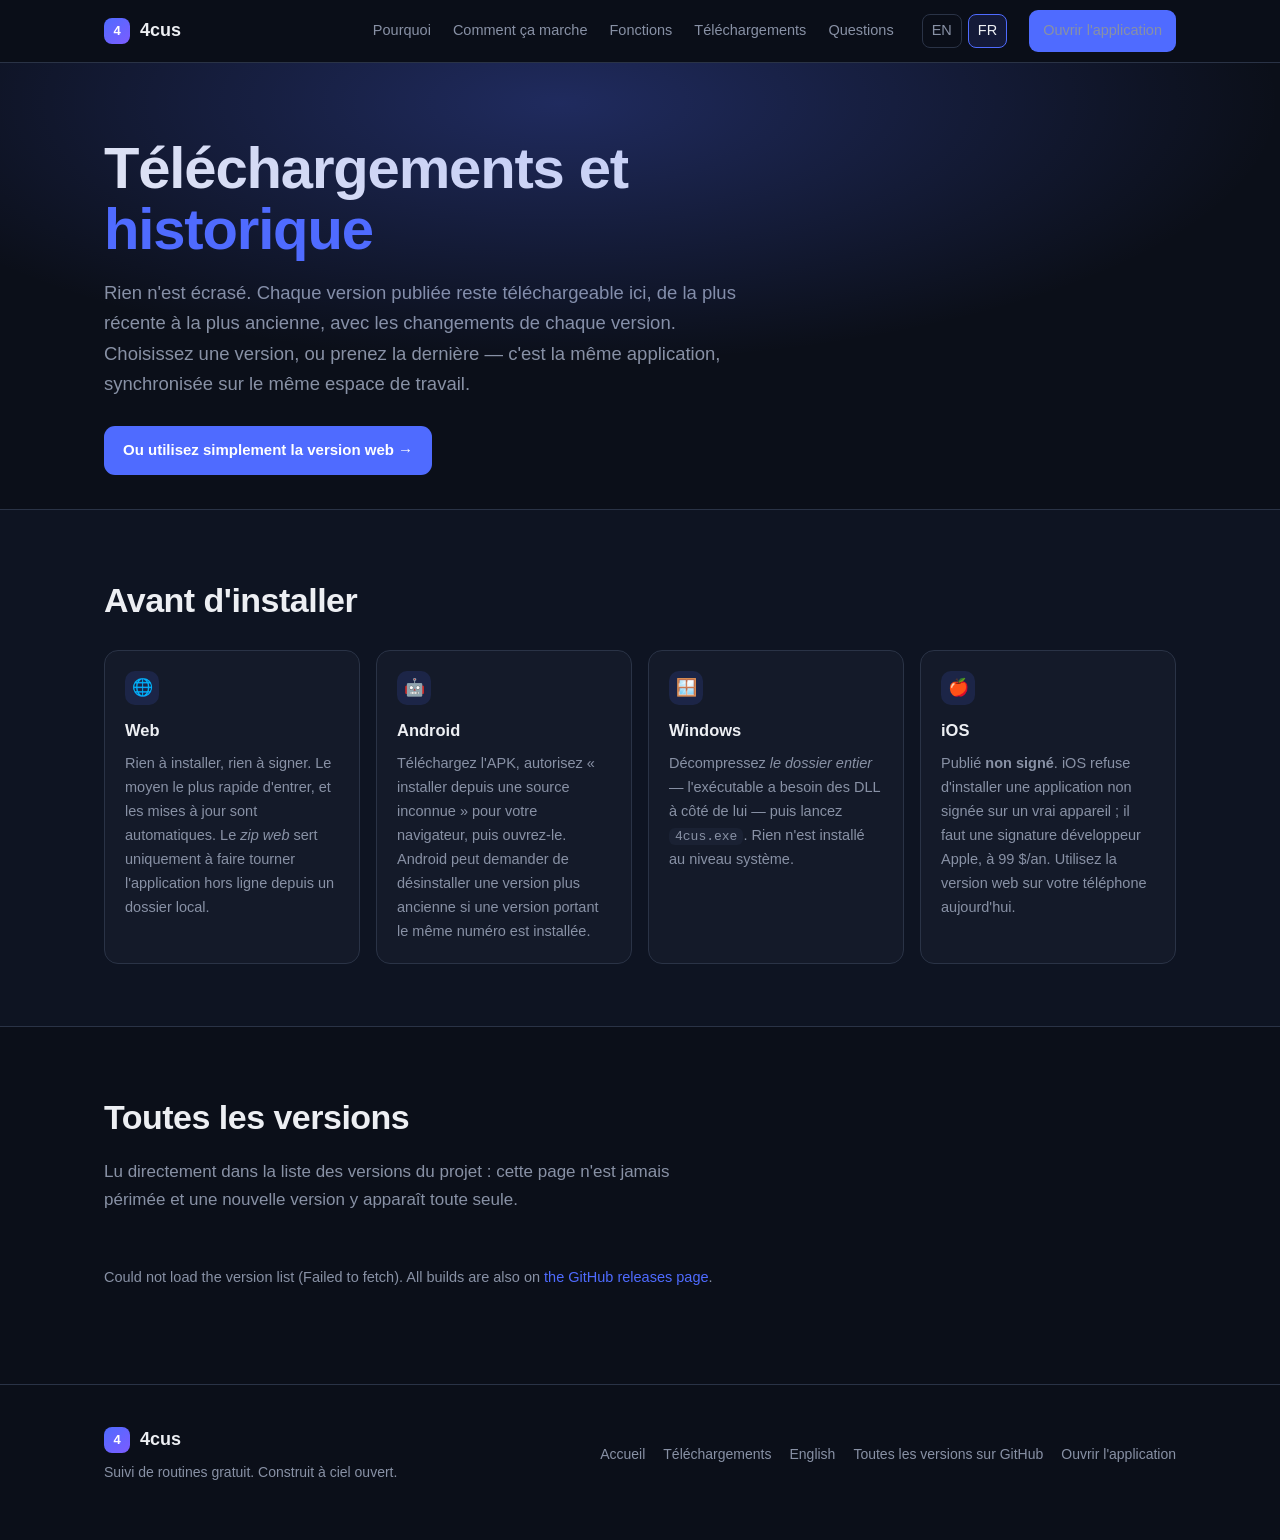
==== downloads-fr.html @ 35cafae0 "4cus marketing site + downloads with automatic version history Landing page (EN/FR) positioning 4cus" ====
<!DOCTYPE html>
<html lang="fr">
<head>
<meta charset="utf-8">
<meta name="viewport" content="width=device-width, initial-scale=1">
<title>Téléchargements — 4cus</title>
<meta name="description" content="Toutes les versions publiées de 4cus : web, APK Android, EXE Windows et IPA iOS. Historique complet avec les changements de chaque version.">
<link rel="icon" href="data:image/svg+xml,<svg xmlns='http://www.w3.org/2000/svg' viewBox='0 0 32 32'><rect width='32' height='32' rx='8' fill='%234F6BFF'/><text x='16' y='23' font-size='18' font-family='Arial' font-weight='bold' fill='white' text-anchor='middle'>4</text></svg>">
<link rel="stylesheet" href="assets/site.css">
</head>
<body>

<header class="nav">
  <div class="wrap">
    <a class="brand" href="fr.html"><span class="mark">4</span> 4cus</a>
    <nav>
      <a href="fr.html#pourquoi">Pourquoi</a>
      <a href="fr.html#comment">Comment ça marche</a>
      <a href="fr.html#fonctionnalites">Fonctions</a>
      <a href="downloads-fr.html">Téléchargements</a>
      <a href="fr.html#faq">Questions</a>
      <span class="lang">
        <a href="downloads.html">EN</a>
        <a class="active" href="downloads-fr.html">FR</a>
      </span>
      <a class="btn btn-primary btn-sm" data-app-link href="#">Ouvrir l'application</a>
    </nav>
  </div>
</header>

<section class="hero" style="padding-bottom:34px">
  <div class="wrap">
    <h1 style="max-width:24ch">Téléchargements et <em>historique</em></h1>
    <p class="lead">
      Rien n'est écrasé. Chaque version publiée reste téléchargeable ici, de la plus
      récente à la plus ancienne, avec les changements de chaque version. Choisissez
      une version, ou prenez la dernière — c'est la même application, synchronisée
      sur le même espace de travail.
    </p>
    <div class="cta">
      <a class="btn btn-primary" data-app-link href="#">Ou utilisez simplement la version web →</a>
    </div>
  </div>
</section>

<section class="alt">
  <div class="wrap">
    <h2>Avant d'installer</h2>
    <div class="grid-4" style="margin-top:22px">
      <div class="card">
        <div class="ico">🌐</div>
        <h3>Web</h3>
        <p>Rien à installer, rien à signer. Le moyen le plus rapide d'entrer, et les mises à jour sont automatiques. Le <em>zip web</em> sert uniquement à faire tourner l'application hors ligne depuis un dossier local.</p>
      </div>
      <div class="card">
        <div class="ico">🤖</div>
        <h3>Android</h3>
        <p>Téléchargez l'APK, autorisez « installer depuis une source inconnue » pour votre navigateur, puis ouvrez-le. Android peut demander de désinstaller une version plus ancienne si une version portant le même numéro est installée.</p>
      </div>
      <div class="card">
        <div class="ico">🪟</div>
        <h3>Windows</h3>
        <p>Décompressez <em>le dossier entier</em> — l'exécutable a besoin des DLL à côté de lui — puis lancez <span class="mono">4cus.exe</span>. Rien n'est installé au niveau système.</p>
      </div>
      <div class="card">
        <div class="ico">🍎</div>
        <h3>iOS</h3>
        <p>Publié <strong>non signé</strong>. iOS refuse d'installer une application non signée sur un vrai appareil ; il faut une signature développeur Apple, à 99 $/an. Utilisez la version web sur votre téléphone aujourd'hui.</p>
      </div>
    </div>
  </div>
</section>

<section>
  <div class="wrap">
    <h2>Toutes les versions</h2>
    <p class="sec-intro">
      Lu directement dans la liste des versions du projet : cette page n'est jamais
      périmée et une nouvelle version y apparaît toute seule.
    </p>
    <div data-releases="50">
      <p class="loading">Chargement des versions…</p>
    </div>
  </div>
</section>

<footer>
  <div class="wrap row">
    <div>
      <div class="brand" style="margin-bottom:6px"><span class="mark">4</span> 4cus</div>
      <div>Suivi de routines gratuit. Construit à ciel ouvert.</div>
    </div>
    <nav>
      <a href="fr.html">Accueil</a>
      <a href="downloads-fr.html">Téléchargements</a>
      <a href="downloads.html">English</a>
      <a href="https://github.com/YannErmes/timetraker/releases" rel="noopener">Toutes les versions sur GitHub</a>
      <a data-app-link href="#">Ouvrir l'application</a>
    </nav>
  </div>
</footer>

<script src="assets/site.js"></script>
</body>
</html>
---- assets/site.css ----
:root {
  --bg: #0b0f19;
  --bg-2: #0e1422;
  --panel: #141a29;
  --panel-2: #1a2133;
  --line: #2a3346;
  --text: #edeff3;
  --muted: #8891a5;
  --accent: #4f6bff;
  --accent-soft: rgba(79, 107, 255, 0.14);
  --green: #22c55e;
  --amber: #f59e0b;
  --red: #f43f5e;
  --radius: 14px;
  --max: 1120px;
}

* { box-sizing: border-box; }

html { scroll-behavior: smooth; }

body {
  margin: 0;
  background: var(--bg);
  color: var(--text);
  font: 16px/1.65 -apple-system, BlinkMacSystemFont, "Segoe UI", Roboto, "Helvetica Neue", Arial, sans-serif;
  -webkit-font-smoothing: antialiased;
}

a { color: var(--accent); text-decoration: none; }
a:hover { text-decoration: underline; }

.wrap { max-width: var(--max); margin: 0 auto; padding: 0 24px; }

/* ---------------- nav ---------------- */
.nav {
  position: sticky; top: 0; z-index: 50;
  background: rgba(11, 15, 25, 0.85);
  backdrop-filter: blur(12px);
  border-bottom: 1px solid var(--line);
}
.nav .wrap { display: flex; align-items: center; gap: 28px; height: 62px; }
.brand { display: flex; align-items: center; gap: 10px; font-weight: 800; font-size: 18px; color: var(--text); }
.brand .mark {
  width: 26px; height: 26px; border-radius: 8px;
  background: linear-gradient(140deg, var(--accent), #7c5cff);
  display: grid; place-items: center; font-size: 13px; color: #fff;
}
.nav nav { display: flex; gap: 22px; margin-left: auto; align-items: center; }
.nav nav a { color: var(--muted); font-size: 14.5px; font-weight: 500; }
.nav nav a:hover { color: var(--text); text-decoration: none; }
.lang { display: flex; gap: 6px; margin-left: 6px; }
.lang a {
  font-size: 12px; padding: 4px 9px; border-radius: 8px;
  border: 1px solid var(--line); color: var(--muted);
}
.lang a.active { color: var(--text); border-color: var(--accent); background: var(--accent-soft); }

/* ---------------- buttons ---------------- */
.btn {
  display: inline-flex; align-items: center; gap: 8px;
  padding: 11px 18px; border-radius: 11px;
  font-weight: 650; font-size: 15px; cursor: pointer;
  border: 1px solid transparent; transition: transform .12s ease, filter .12s ease;
}
.btn:hover { text-decoration: none; transform: translateY(-1px); }
.btn-primary { background: var(--accent); color: #fff; }
.btn-primary:hover { filter: brightness(1.08); }
.btn-ghost { border-color: var(--line); color: var(--text); background: var(--panel); }
.btn-ghost:hover { border-color: var(--accent); }
.btn-sm { padding: 8px 13px; font-size: 13.5px; border-radius: 9px; }

/* ---------------- hero ---------------- */
.hero { padding: 74px 0 56px; position: relative; overflow: hidden; }
.hero::before {
  content: ""; position: absolute; inset: -220px 0 auto -160px;
  height: 520px; pointer-events: none;
  background: radial-gradient(closest-side, rgba(79, 107, 255, 0.3), transparent);
}
.hero h1 {
  font-size: clamp(34px, 6vw, 58px); line-height: 1.06;
  margin: 0 0 18px; letter-spacing: -0.02em; font-weight: 800; max-width: 15ch;
}
.hero h1 em { font-style: normal; color: var(--accent); }
.hero p.lead { font-size: 18.5px; color: var(--muted); max-width: 62ch; margin: 0 0 26px; }
.hero .cta { display: flex; gap: 12px; flex-wrap: wrap; }
.stats {
  display: flex; gap: 30px; flex-wrap: wrap; margin-top: 34px;
  padding-top: 26px; border-top: 1px solid var(--line);
}
.stats div { font-size: 14px; color: var(--muted); }
.stats b { display: block; color: var(--text); font-size: 20px; font-weight: 750; }

/* ---------------- product mock ---------------- */
.mock { margin-top: 46px; border: 1px solid var(--line); border-radius: var(--radius); overflow: hidden; background: var(--bg-2); }
.mock-bar { display: flex; align-items: center; gap: 10px; padding: 10px 14px; border-bottom: 1px solid var(--line); background: var(--panel); }
.mock-bar .dot { width: 10px; height: 10px; border-radius: 50%; background: var(--line); }
.mock-bar .t { margin-left: 8px; font-size: 12.5px; color: var(--muted); }
.mock-table { overflow-x: auto; }
table.grid { width: 100%; border-collapse: collapse; font-size: 13px; min-width: 620px; }
table.grid th, table.grid td { border-bottom: 1px solid var(--line); border-right: 1px solid var(--line); padding: 9px 10px; text-align: left; }
table.grid th { background: var(--panel); color: var(--muted); font-weight: 600; font-size: 11.5px; text-transform: uppercase; letter-spacing: .06em; }
table.grid td.day { color: var(--muted); font-size: 11.5px; text-align: center; width: 74px; }
table.grid td.name { font-weight: 600; }
table.grid tr:last-child td { border-bottom: none; }
table.grid th:last-child, table.grid td:last-child { border-right: none; }
.pill { display: inline-block; padding: 2px 9px; border-radius: 999px; font-size: 11.5px; font-weight: 650; white-space: nowrap; }
.p-idle { background: rgba(136,145,165,.12); color: var(--muted); }
.p-done { background: rgba(34,197,94,.16); color: #7ee2a8; }
.p-prog { background: rgba(245,158,11,.16); color: #fcd34d; }
.p-canc { background: rgba(244,63,94,.16); color: #fda4af; }
.p-none { background: rgba(124,92,255,.16); color: #c4b5fd; }
.tim { color: var(--muted); font-variant-numeric: tabular-nums; }

/* ---------------- sections ---------------- */
section { padding: 62px 0; }
section.alt { background: var(--bg-2); border-top: 1px solid var(--line); border-bottom: 1px solid var(--line); }
h2 { font-size: clamp(25px, 3.4vw, 34px); margin: 0 0 12px; letter-spacing: -0.015em; font-weight: 800; }
.sec-intro { color: var(--muted); max-width: 66ch; margin: 0 0 34px; font-size: 17px; }

.grid-3 { display: grid; grid-template-columns: repeat(3, 1fr); gap: 18px; }
.grid-2 { display: grid; grid-template-columns: repeat(2, 1fr); gap: 18px; }
.grid-4 { display: grid; grid-template-columns: repeat(4, 1fr); gap: 16px; }
.card {
  background: var(--panel); border: 1px solid var(--line);
  border-radius: var(--radius); padding: 20px;
}
.card h3 { margin: 0 0 8px; font-size: 16.5px; font-weight: 700; }
.card p { margin: 0; color: var(--muted); font-size: 14.5px; }
.card .ico {
  width: 34px; height: 34px; border-radius: 10px; display: grid; place-items: center;
  background: var(--accent-soft); margin-bottom: 12px; font-size: 17px;
}
.card .num { font-size: 12px; font-weight: 800; color: var(--accent); letter-spacing: .1em; }

.steps { counter-reset: step; display: grid; grid-template-columns: repeat(3, 1fr); gap: 18px; }
.step { position: relative; background: var(--panel); border: 1px solid var(--line); border-radius: var(--radius); padding: 22px; }
.step::before {
  counter-increment: step; content: counter(step);
  position: absolute; top: -14px; left: 22px;
  width: 28px; height: 28px; border-radius: 50%;
  background: var(--accent); color: #fff; font-weight: 800; font-size: 14px;
  display: grid; place-items: center;
}
.step h3 { margin: 12px 0 8px; font-size: 17px; }
.step p { margin: 0; color: var(--muted); font-size: 14.5px; }

.plat { display: flex; flex-direction: column; gap: 12px; }
.plat .badge { font-size: 12px; font-weight: 700; padding: 3px 10px; border-radius: 999px; background: var(--accent-soft); color: var(--accent); width: fit-content; }

.faq details { border: 1px solid var(--line); border-radius: 12px; background: var(--panel); margin-bottom: 10px; }
.faq summary { cursor: pointer; padding: 15px 18px; font-weight: 650; font-size: 15.5px; list-style: none; }
.faq summary::-webkit-details-marker { display: none; }
.faq summary::after { content: "+"; float: right; color: var(--muted); }
.faq details[open] summary::after { content: "\2212"; }
.faq .body { padding: 0 18px 16px; color: var(--muted); font-size: 14.5px; }

.notes { background: var(--panel); border: 1px solid var(--line); border-radius: 12px; padding: 18px 20px; }
.notes h3 { margin: 0 0 10px; font-size: 15px; }
.notes ul { margin: 0; padding-left: 20px; }
.notes li { color: var(--muted); font-size: 14.5px; margin-bottom: 6px; }
.notes strong { color: var(--text); }
.notes code, .mono { font-family: ui-monospace, SFMono-Regular, Menlo, Consolas, monospace; font-size: 13px; background: var(--panel-2); padding: 1px 6px; border-radius: 6px; }

/* ---------------- releases ---------------- */
.rel { border: 1px solid var(--line); border-radius: var(--radius); background: var(--panel); overflow: hidden; margin-bottom: 16px; }
.rel-head { display: flex; align-items: center; gap: 12px; padding: 16px 20px; flex-wrap: wrap; }
.rel-head .v { font-weight: 800; font-size: 17px; }
.rel-head .tag {
  font-size: 11.5px; font-weight: 700; padding: 3px 9px; border-radius: 999px;
  background: rgba(34,197,94,.16); color: #7ee2a8;
}
.rel-head .tag.pre { background: rgba(245,158,11,.16); color: #fcd34d; }
.rel-head time { color: var(--muted); font-size: 13.5px; }
.rel-head .dls { margin-left: auto; display: flex; gap: 8px; flex-wrap: wrap; }
.dl {
  display: inline-flex; align-items: center; gap: 7px;
  border: 1px solid var(--line); border-radius: 9px; padding: 7px 12px;
  font-size: 13px; font-weight: 600; color: var(--text); background: var(--bg-2);
}
.dl:hover { border-color: var(--accent); text-decoration: none; }
.dl .sz { color: var(--muted); font-weight: 500; font-size: 12px; }
.rel .rel-body { border-top: 1px solid var(--line); padding: 16px 20px; color: var(--muted); font-size: 14.5px; }
.rel .rel-body h1, .rel .rel-body h2, .rel .rel-body h3 { color: var(--text); font-size: 15px; margin: 14px 0 6px; }
.rel .rel-body h1:first-child, .rel .rel-body h2:first-child, .rel .rel-body h3:first-child { margin-top: 0; }
.rel .rel-body ul { padding-left: 20px; margin: 6px 0; }
.rel .rel-body li { margin-bottom: 5px; }
.rel .rel-body table { border-collapse: collapse; margin: 10px 0; font-size: 13.5px; }
.rel .rel-body th, .rel .rel-body td { border: 1px solid var(--line); padding: 6px 10px; text-align: left; }
.rel .rel-body th { color: var(--text); }
.rel .rel-body code { font-family: ui-monospace, Menlo, Consolas, monospace; font-size: 12.5px; background: var(--panel-2); padding: 1px 5px; border-radius: 5px; }
.rel .rel-body blockquote { border-left: 3px solid var(--accent); margin: 8px 0; padding: 2px 0 2px 12px; }
.loading, .empty { color: var(--muted); font-size: 14.5px; padding: 18px 0; }

/* ---------------- footer ---------------- */
footer { border-top: 1px solid var(--line); padding: 40px 0 56px; color: var(--muted); font-size: 14px; }
footer .row { display: flex; gap: 26px; flex-wrap: wrap; align-items: center; }
footer .row nav { display: flex; gap: 18px; margin-left: auto; flex-wrap: wrap; }
footer a { color: var(--muted); }
footer a:hover { color: var(--text); }

@media (max-width: 900px) {
  .grid-3, .steps, .grid-4 { grid-template-columns: 1fr 1fr; }
  .nav nav a:not(.btn) { display: none; }
}
@media (max-width: 640px) {
  .grid-3, .grid-2, .steps, .grid-4 { grid-template-columns: 1fr; }
  .hero { padding: 44px 0 34px; }
  section { padding: 46px 0; }
  .rel-head .dls { margin-left: 0; width: 100%; }
}
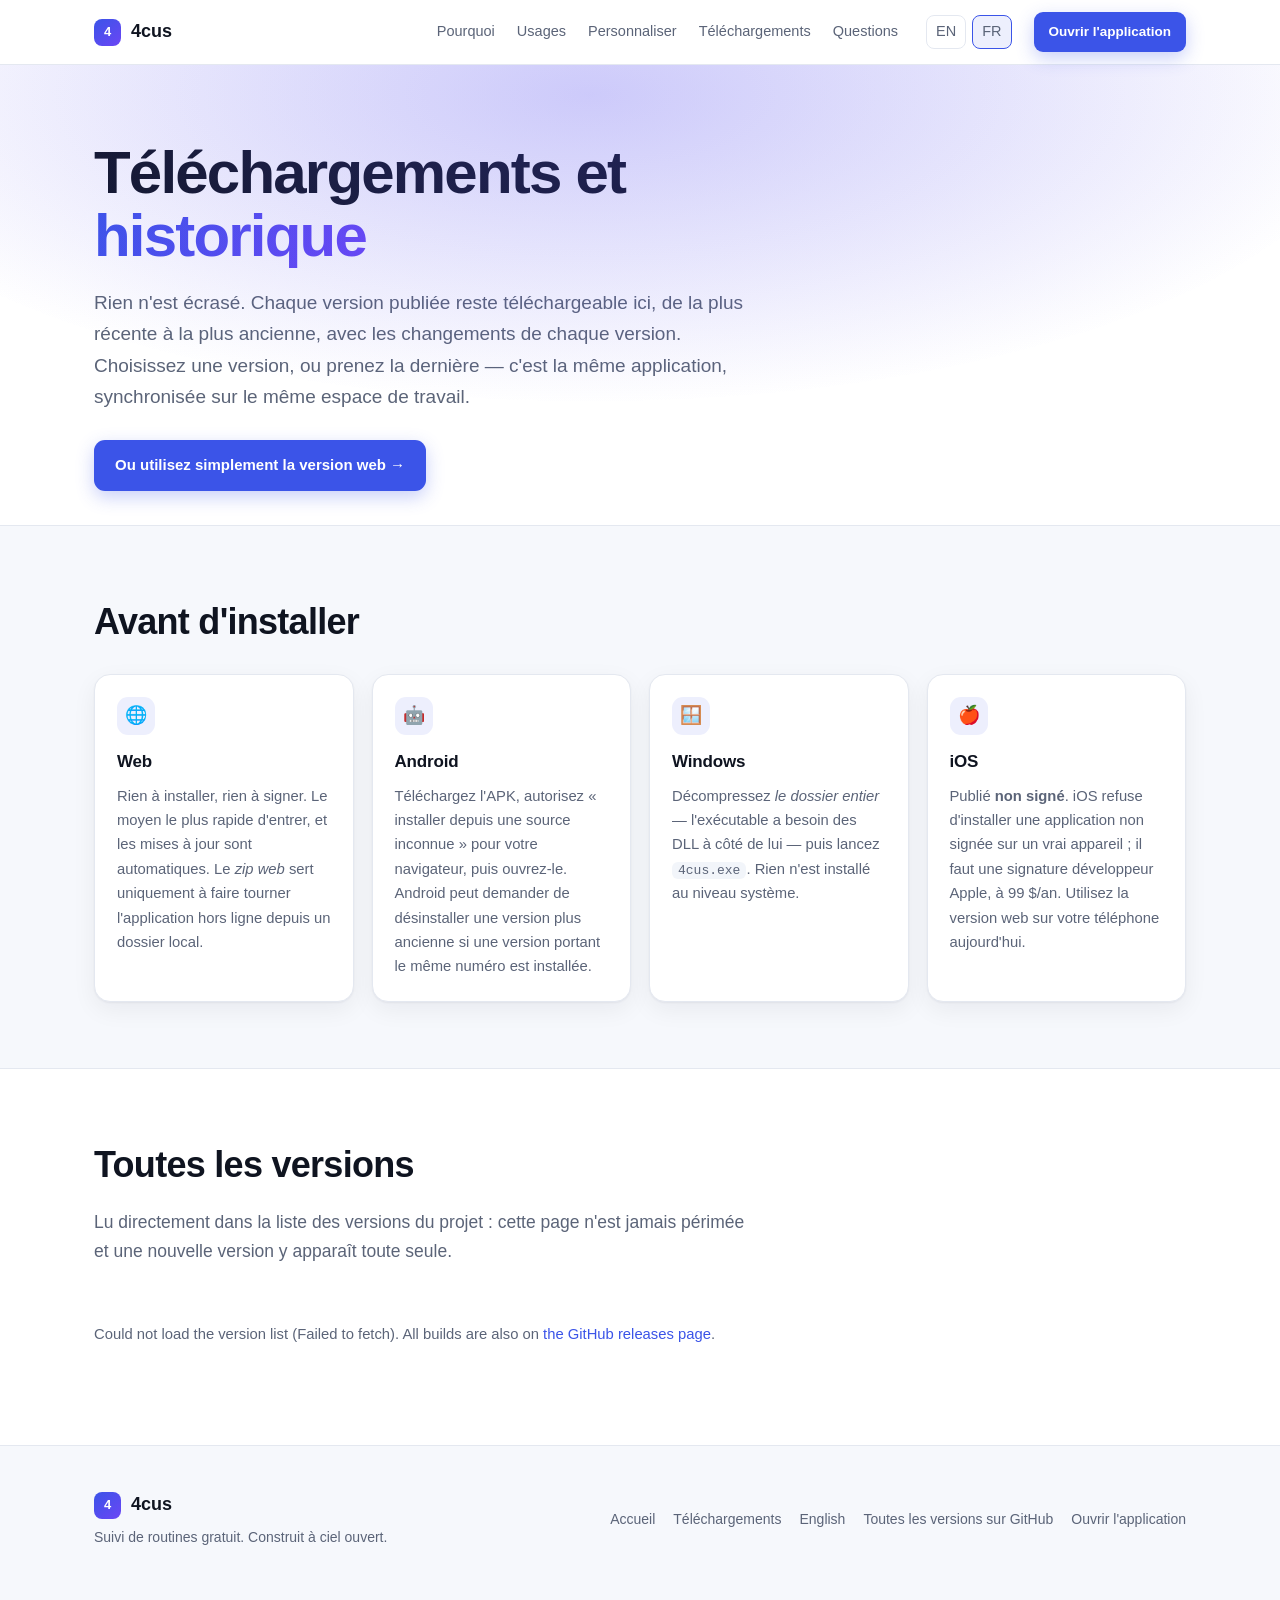
==== commit 67d6dfc0: "Light theme, benefit-led copy, CSS product screens, competitor metadata The dark site was too dark t" ====
--- a/downloads-fr.html
+++ b/downloads-fr.html
@@ -15,8 +15,8 @@
     <a class="brand" href="fr.html"><span class="mark">4</span> 4cus</a>
     <nav>
       <a href="fr.html#pourquoi">Pourquoi</a>
-      <a href="fr.html#comment">Comment ça marche</a>
-      <a href="fr.html#fonctionnalites">Fonctions</a>
+      <a href="fr.html#usages">Usages</a>
+      <a href="fr.html#custom">Personnaliser</a>
       <a href="downloads-fr.html">Téléchargements</a>
       <a href="fr.html#faq">Questions</a>
       <span class="lang">
--- a/assets/site.css
+++ b/assets/site.css
@@ -1,22 +1,30 @@
 :root {
-  --bg: #0b0f19;
-  --bg-2: #0e1422;
-  --panel: #141a29;
-  --panel-2: #1a2133;
-  --line: #2a3346;
-  --text: #edeff3;
-  --muted: #8891a5;
-  --accent: #4f6bff;
-  --accent-soft: rgba(79, 107, 255, 0.14);
-  --green: #22c55e;
-  --amber: #f59e0b;
-  --red: #f43f5e;
-  --radius: 14px;
-  --max: 1120px;
+  --bg: #ffffff;
+  --bg-2: #f6f8fc;
+  --panel: #ffffff;
+  --panel-2: #f2f5fa;
+  --line: #e4e8f0;
+  --line-2: #d7dde8;
+  --text: #0f1420;
+  --muted: #5b6478;
+  --accent: #3b54e8;
+  --accent-2: #6b46f5;
+  --accent-soft: rgba(59, 84, 232, 0.09);
+  --green: #128a4a;
+  --green-soft: rgba(18, 138, 74, 0.1);
+  --amber: #a8620a;
+  --amber-soft: rgba(245, 158, 11, 0.14);
+  --red: #c62748;
+  --red-soft: rgba(244, 63, 94, 0.1);
+  --violet: #6d3fd4;
+  --violet-soft: rgba(124, 92, 255, 0.12);
+  --shadow: 0 1px 2px rgba(16, 24, 40, 0.05), 0 8px 24px rgba(16, 24, 40, 0.06);
+  --shadow-lg: 0 2px 4px rgba(16, 24, 40, 0.05), 0 24px 60px rgba(16, 24, 40, 0.1);
+  --radius: 16px;
+  --max: 1140px;
 }
 
 * { box-sizing: border-box; }
-
 html { scroll-behavior: smooth; }
 
 body {
@@ -35,177 +43,270 @@
 /* ---------------- nav ---------------- */
 .nav {
   position: sticky; top: 0; z-index: 50;
-  background: rgba(11, 15, 25, 0.85);
+  background: rgba(255, 255, 255, 0.86);
   backdrop-filter: blur(12px);
   border-bottom: 1px solid var(--line);
 }
-.nav .wrap { display: flex; align-items: center; gap: 28px; height: 62px; }
+.nav .wrap { display: flex; align-items: center; gap: 28px; height: 64px; }
 .brand { display: flex; align-items: center; gap: 10px; font-weight: 800; font-size: 18px; color: var(--text); }
 .brand .mark {
-  width: 26px; height: 26px; border-radius: 8px;
-  background: linear-gradient(140deg, var(--accent), #7c5cff);
+  width: 27px; height: 27px; border-radius: 8px;
+  background: linear-gradient(140deg, var(--accent), var(--accent-2));
   display: grid; place-items: center; font-size: 13px; color: #fff;
 }
 .nav nav { display: flex; gap: 22px; margin-left: auto; align-items: center; }
-.nav nav a { color: var(--muted); font-size: 14.5px; font-weight: 500; }
-.nav nav a:hover { color: var(--text); text-decoration: none; }
+/* :not(.btn) matters: a plain `.nav nav a` rule would outrank .btn-primary
+   on specificity and wash out the CTA label. */
+.nav nav a:not(.btn) { color: var(--muted); font-size: 14.5px; font-weight: 500; }
+.nav nav a:not(.btn):hover { color: var(--text); text-decoration: none; }
 .lang { display: flex; gap: 6px; margin-left: 6px; }
-.lang a {
-  font-size: 12px; padding: 4px 9px; border-radius: 8px;
-  border: 1px solid var(--line); color: var(--muted);
-}
-.lang a.active { color: var(--text); border-color: var(--accent); background: var(--accent-soft); }
+.lang a { font-size: 12px; padding: 4px 9px; border-radius: 8px; border: 1px solid var(--line); color: var(--muted); }
+.lang a.active { color: var(--accent); border-color: var(--accent); background: var(--accent-soft); }
 
 /* ---------------- buttons ---------------- */
 .btn {
   display: inline-flex; align-items: center; gap: 8px;
-  padding: 11px 18px; border-radius: 11px;
+  padding: 12px 20px; border-radius: 11px;
   font-weight: 650; font-size: 15px; cursor: pointer;
-  border: 1px solid transparent; transition: transform .12s ease, filter .12s ease;
+  border: 1px solid transparent; transition: transform .12s ease, box-shadow .12s ease;
 }
 .btn:hover { text-decoration: none; transform: translateY(-1px); }
-.btn-primary { background: var(--accent); color: #fff; }
-.btn-primary:hover { filter: brightness(1.08); }
-.btn-ghost { border-color: var(--line); color: var(--text); background: var(--panel); }
-.btn-ghost:hover { border-color: var(--accent); }
-.btn-sm { padding: 8px 13px; font-size: 13.5px; border-radius: 9px; }
+.btn-primary { background: var(--accent); color: #fff; box-shadow: 0 6px 18px rgba(59, 84, 232, 0.28); }
+.btn-primary:hover { box-shadow: 0 10px 26px rgba(59, 84, 232, 0.34); }
+.btn-ghost { border-color: var(--line-2); color: var(--text); background: var(--panel); }
+.btn-ghost:hover { border-color: var(--accent); color: var(--accent); }
+.btn-sm { padding: 8px 14px; font-size: 13.5px; border-radius: 9px; }
 
 /* ---------------- hero ---------------- */
-.hero { padding: 74px 0 56px; position: relative; overflow: hidden; }
+.hero { padding: 76px 0 60px; position: relative; overflow: hidden; }
 .hero::before {
-  content: ""; position: absolute; inset: -220px 0 auto -160px;
-  height: 520px; pointer-events: none;
-  background: radial-gradient(closest-side, rgba(79, 107, 255, 0.3), transparent);
+  content: ""; position: absolute; inset: -280px -100px auto -200px; height: 620px;
+  pointer-events: none;
+  background:
+    radial-gradient(closest-side, rgba(107, 70, 245, 0.16), transparent),
+    radial-gradient(closest-side, rgba(59, 84, 232, 0.16), transparent);
 }
 .hero h1 {
-  font-size: clamp(34px, 6vw, 58px); line-height: 1.06;
-  margin: 0 0 18px; letter-spacing: -0.02em; font-weight: 800; max-width: 15ch;
-}
-.hero h1 em { font-style: normal; color: var(--accent); }
-.hero p.lead { font-size: 18.5px; color: var(--muted); max-width: 62ch; margin: 0 0 26px; }
+  font-size: clamp(34px, 6vw, 60px); line-height: 1.05;
+  margin: 0 0 20px; letter-spacing: -0.03em; font-weight: 850; max-width: 16ch;
+}
+.hero h1 em { font-style: normal; background: linear-gradient(120deg, var(--accent), var(--accent-2)); -webkit-background-clip: text; background-clip: text; color: transparent; }
+.hero p.lead { font-size: 19px; color: var(--muted); max-width: 64ch; margin: 0 0 28px; }
+.hero p.lead strong { color: var(--text); font-weight: 650; }
 .hero .cta { display: flex; gap: 12px; flex-wrap: wrap; }
-.stats {
-  display: flex; gap: 30px; flex-wrap: wrap; margin-top: 34px;
-  padding-top: 26px; border-top: 1px solid var(--line);
-}
-.stats div { font-size: 14px; color: var(--muted); }
-.stats b { display: block; color: var(--text); font-size: 20px; font-weight: 750; }
+.proof { display: flex; gap: 12px; flex-wrap: wrap; margin-top: 22px; }
+.proof span {
+  font-size: 13.5px; color: var(--muted); background: var(--panel);
+  border: 1px solid var(--line); border-radius: 999px; padding: 6px 13px;
+}
+.proof span b { color: var(--text); }
+
+/* ---------------- screenshots ---------------- */
+.shots { display: grid; gap: 22px; }
+.shot { position: relative; border: 1px solid var(--line); border-radius: var(--radius); overflow: hidden; background: var(--panel); box-shadow: var(--shadow-lg); }
+.shot img { display: block; width: 100%; height: auto; }
+.shot figcaption {
+  padding: 14px 18px; border-top: 1px solid var(--line);
+  font-size: 14px; color: var(--muted);
+}
+.shot figcaption b { color: var(--text); display: block; font-size: 15px; margin-bottom: 2px; }
 
 /* ---------------- product mock ---------------- */
-.mock { margin-top: 46px; border: 1px solid var(--line); border-radius: var(--radius); overflow: hidden; background: var(--bg-2); }
-.mock-bar { display: flex; align-items: center; gap: 10px; padding: 10px 14px; border-bottom: 1px solid var(--line); background: var(--panel); }
-.mock-bar .dot { width: 10px; height: 10px; border-radius: 50%; background: var(--line); }
+.mock { margin-top: 52px; border: 1px solid var(--line); border-radius: var(--radius); overflow: hidden; box-shadow: var(--shadow-lg); }
+.mock-bar { display: flex; align-items: center; gap: 8px; padding: 11px 15px; border-bottom: 1px solid var(--line); background: var(--bg-2); }
+.mock-bar .dot { width: 10px; height: 10px; border-radius: 50%; background: var(--line-2); }
 .mock-bar .t { margin-left: 8px; font-size: 12.5px; color: var(--muted); }
 .mock-table { overflow-x: auto; }
-table.grid { width: 100%; border-collapse: collapse; font-size: 13px; min-width: 620px; }
+table.grid { width: 100%; border-collapse: collapse; font-size: 13px; min-width: 640px; }
 table.grid th, table.grid td { border-bottom: 1px solid var(--line); border-right: 1px solid var(--line); padding: 9px 10px; text-align: left; }
-table.grid th { background: var(--panel); color: var(--muted); font-weight: 600; font-size: 11.5px; text-transform: uppercase; letter-spacing: .06em; }
-table.grid td.day { color: var(--muted); font-size: 11.5px; text-align: center; width: 74px; }
+table.grid th { background: var(--bg-2); color: var(--muted); font-weight: 650; font-size: 11.5px; text-transform: uppercase; letter-spacing: .05em; }
+table.grid td.day { color: var(--muted); font-size: 11.5px; text-align: center; width: 72px; }
 table.grid td.name { font-weight: 600; }
 table.grid tr:last-child td { border-bottom: none; }
 table.grid th:last-child, table.grid td:last-child { border-right: none; }
 .pill { display: inline-block; padding: 2px 9px; border-radius: 999px; font-size: 11.5px; font-weight: 650; white-space: nowrap; }
-.p-idle { background: rgba(136,145,165,.12); color: var(--muted); }
-.p-done { background: rgba(34,197,94,.16); color: #7ee2a8; }
-.p-prog { background: rgba(245,158,11,.16); color: #fcd34d; }
-.p-canc { background: rgba(244,63,94,.16); color: #fda4af; }
-.p-none { background: rgba(124,92,255,.16); color: #c4b5fd; }
-.tim { color: var(--muted); font-variant-numeric: tabular-nums; }
+.p-idle { background: #eef1f6; color: var(--muted); }
+.p-done { background: var(--green-soft); color: var(--green); }
+.p-prog { background: var(--amber-soft); color: var(--amber); }
+.p-canc { background: var(--red-soft); color: var(--red); }
+.p-none { background: var(--violet-soft); color: var(--violet); }
 
 /* ---------------- sections ---------------- */
-section { padding: 62px 0; }
+section { padding: 66px 0; }
 section.alt { background: var(--bg-2); border-top: 1px solid var(--line); border-bottom: 1px solid var(--line); }
-h2 { font-size: clamp(25px, 3.4vw, 34px); margin: 0 0 12px; letter-spacing: -0.015em; font-weight: 800; }
-.sec-intro { color: var(--muted); max-width: 66ch; margin: 0 0 34px; font-size: 17px; }
-
-.grid-3 { display: grid; grid-template-columns: repeat(3, 1fr); gap: 18px; }
-.grid-2 { display: grid; grid-template-columns: repeat(2, 1fr); gap: 18px; }
-.grid-4 { display: grid; grid-template-columns: repeat(4, 1fr); gap: 16px; }
-.card {
-  background: var(--panel); border: 1px solid var(--line);
-  border-radius: var(--radius); padding: 20px;
-}
-.card h3 { margin: 0 0 8px; font-size: 16.5px; font-weight: 700; }
-.card p { margin: 0; color: var(--muted); font-size: 14.5px; }
-.card .ico {
-  width: 34px; height: 34px; border-radius: 10px; display: grid; place-items: center;
-  background: var(--accent-soft); margin-bottom: 12px; font-size: 17px;
-}
-.card .num { font-size: 12px; font-weight: 800; color: var(--accent); letter-spacing: .1em; }
-
-.steps { counter-reset: step; display: grid; grid-template-columns: repeat(3, 1fr); gap: 18px; }
-.step { position: relative; background: var(--panel); border: 1px solid var(--line); border-radius: var(--radius); padding: 22px; }
+section.tight { padding: 48px 0; }
+h2 { font-size: clamp(26px, 3.4vw, 36px); margin: 0 0 14px; letter-spacing: -0.02em; font-weight: 850; }
+h3 { letter-spacing: -0.01em; }
+.sec-intro { color: var(--muted); max-width: 68ch; margin: 0 0 38px; font-size: 17.5px; }
+.sec-intro strong { color: var(--text); }
+.eyebrow { font-size: 12.5px; font-weight: 800; letter-spacing: .12em; text-transform: uppercase; color: var(--accent); margin: 0 0 10px; }
+
+.grid-3 { display: grid; grid-template-columns: repeat(3, 1fr); gap: 20px; }
+.grid-2 { display: grid; grid-template-columns: repeat(2, 1fr); gap: 20px; }
+.grid-4 { display: grid; grid-template-columns: repeat(4, 1fr); gap: 18px; }
+.card { background: var(--panel); border: 1px solid var(--line); border-radius: var(--radius); padding: 22px; box-shadow: var(--shadow); }
+.card h3 { margin: 0 0 8px; font-size: 17px; font-weight: 750; }
+.card p { margin: 0; color: var(--muted); font-size: 14.8px; }
+.card .ico { width: 38px; height: 38px; border-radius: 11px; display: grid; place-items: center; background: var(--accent-soft); margin-bottom: 13px; font-size: 18px; }
+.card .gain { margin-top: 12px; padding-top: 12px; border-top: 1px dashed var(--line); font-size: 14.2px; color: var(--text); }
+.card .gain b { color: var(--accent); font-weight: 700; }
+
+/* use-case blocks */
+.usecase { display: grid; grid-template-columns: 1fr 1fr; gap: 46px; align-items: center; }
+.usecase + .usecase { margin-top: 72px; }
+.usecase.flip .uc-text { order: 2; }
+.usecase .uc-text h3 { font-size: 25px; margin: 0 0 6px; font-weight: 800; letter-spacing: -0.015em; }
+.usecase .uc-text .kicker { font-size: 13px; font-weight: 750; letter-spacing: .06em; text-transform: uppercase; color: var(--accent); margin-bottom: 10px; }
+.usecase .uc-text p { color: var(--muted); font-size: 16.5px; margin: 0 0 14px; }
+.usecase .uc-text ul { margin: 0 0 16px; padding-left: 20px; color: var(--muted); }
+.usecase .uc-text li { margin-bottom: 7px; font-size: 15.5px; }
+.usecase .uc-text li b { color: var(--text); }
+.usecase .uc-shot { border: 1px solid var(--line); border-radius: var(--radius); overflow: hidden; box-shadow: var(--shadow-lg); }
+.usecase .uc-shot img { display: block; width: 100%; height: auto; }
+.usecase .uc-shot figcaption { padding: 12px 16px; border-top: 1px solid var(--line); font-size: 13.5px; color: var(--muted); background: var(--panel); }
+
+/* steps */
+.steps { counter-reset: step; display: grid; grid-template-columns: repeat(3, 1fr); gap: 20px; }
+.step { position: relative; background: var(--panel); border: 1px solid var(--line); border-radius: var(--radius); padding: 24px; box-shadow: var(--shadow); }
 .step::before {
   counter-increment: step; content: counter(step);
-  position: absolute; top: -14px; left: 22px;
-  width: 28px; height: 28px; border-radius: 50%;
-  background: var(--accent); color: #fff; font-weight: 800; font-size: 14px;
-  display: grid; place-items: center;
-}
-.step h3 { margin: 12px 0 8px; font-size: 17px; }
-.step p { margin: 0; color: var(--muted); font-size: 14.5px; }
+  position: absolute; top: -15px; left: 24px;
+  width: 30px; height: 30px; border-radius: 50%;
+  background: var(--accent); color: #fff; font-weight: 800; font-size: 15px;
+  display: grid; place-items: center; box-shadow: 0 4px 12px rgba(59, 84, 232, 0.3);
+}
+.step h3 { margin: 14px 0 8px; font-size: 17.5px; }
+.step p { margin: 0; color: var(--muted); font-size: 15px; }
 
 .plat { display: flex; flex-direction: column; gap: 12px; }
 .plat .badge { font-size: 12px; font-weight: 700; padding: 3px 10px; border-radius: 999px; background: var(--accent-soft); color: var(--accent); width: fit-content; }
+.plat .btn { margin-top: auto; justify-content: center; }
 
 .faq details { border: 1px solid var(--line); border-radius: 12px; background: var(--panel); margin-bottom: 10px; }
-.faq summary { cursor: pointer; padding: 15px 18px; font-weight: 650; font-size: 15.5px; list-style: none; }
+.faq summary { cursor: pointer; padding: 16px 19px; font-weight: 650; font-size: 15.5px; list-style: none; }
 .faq summary::-webkit-details-marker { display: none; }
 .faq summary::after { content: "+"; float: right; color: var(--muted); }
 .faq details[open] summary::after { content: "\2212"; }
-.faq .body { padding: 0 18px 16px; color: var(--muted); font-size: 14.5px; }
-
-.notes { background: var(--panel); border: 1px solid var(--line); border-radius: 12px; padding: 18px 20px; }
-.notes h3 { margin: 0 0 10px; font-size: 15px; }
+.faq .body { padding: 0 19px 17px; color: var(--muted); font-size: 14.8px; }
+
+.notes { background: var(--panel); border: 1px solid var(--line); border-radius: 12px; padding: 20px 22px; }
+.notes h3 { margin: 0 0 10px; font-size: 15.5px; }
 .notes ul { margin: 0; padding-left: 20px; }
-.notes li { color: var(--muted); font-size: 14.5px; margin-bottom: 6px; }
+.notes li { color: var(--muted); font-size: 14.8px; margin-bottom: 6px; }
 .notes strong { color: var(--text); }
 .notes code, .mono { font-family: ui-monospace, SFMono-Regular, Menlo, Consolas, monospace; font-size: 13px; background: var(--panel-2); padding: 1px 6px; border-radius: 6px; }
 
+/* ------------------------------------------------------------------
+   CSS product screens. Each use-case figure gets one of these; if real
+   screenshots are dropped into assets/shots/, replace the div with an
+   <img> and it still looks right.
+   ------------------------------------------------------------------ */
+.screen { background: var(--panel); }
+.sc-bar { display: flex; align-items: center; gap: 6px; padding: 10px 13px; border-bottom: 1px solid var(--line); background: var(--bg-2); }
+.sc-bar i { width: 8px; height: 8px; border-radius: 50%; background: var(--line-2); }
+.sc-bar b { margin-left: 8px; font-size: 11.5px; color: var(--muted); font-weight: 600; }
+.sc-body { padding: 14px; }
+
+/* month */
+.sc-month { display: grid; grid-template-columns: repeat(7, 1fr); gap: 4px; }
+.sc-wd { text-align: center; font-size: 9.5px; color: var(--muted); font-weight: 700; text-transform: uppercase; padding-bottom: 2px; }
+.sc-day { border: 1px solid var(--line); border-radius: 6px; padding: 4px 4px 5px; min-height: 44px; background: #fff; }
+.sc-day.mute { background: var(--bg-2); opacity: .55; }
+.sc-day.today { border-color: var(--accent); box-shadow: 0 0 0 1px var(--accent) inset; }
+.sc-day b { font-size: 10.5px; color: var(--text); display: block; }
+.sc-day .dots { display: flex; flex-wrap: wrap; gap: 2px; margin-top: 3px; }
+.sc-day .dots i { width: 5px; height: 5px; border-radius: 50%; }
+.sc-day .bar { height: 3px; border-radius: 2px; background: var(--line); margin-top: 4px; overflow: hidden; }
+.sc-day .bar i { display: block; height: 100%; background: var(--accent); border-radius: 2px; }
+
+/* week table */
+.sc-week { width: 100%; border-collapse: separate; border-spacing: 0; font-size: 10.5px; }
+.sc-week th { color: var(--muted); font-weight: 700; font-size: 9px; text-transform: uppercase; letter-spacing: .04em; padding: 0 4px 6px; }
+.sc-week td { border-top: 1px solid var(--line); padding: 7px 4px; }
+.sc-week td.name { font-weight: 650; color: var(--text); white-space: nowrap; padding-right: 10px; }
+.sc-week td.c { text-align: center; }
+.sc-week .pill { font-size: 9.5px; padding: 1px 6px; }
+.sc-week .t { color: var(--muted); font-variant-numeric: tabular-nums; }
+
+/* day cards */
+.sc-kpis { display: flex; gap: 6px; flex-wrap: wrap; margin-bottom: 12px; }
+.sc-kpi { flex: 1 1 auto; border: 1px solid var(--line); border-radius: 8px; padding: 7px 9px; background: #fff; }
+.sc-kpi b { display: block; font-size: 13px; font-weight: 750; }
+.sc-kpi span { font-size: 9.5px; color: var(--muted); }
+.sc-card { border: 1px solid var(--line); border-radius: 10px; padding: 10px 12px; margin-bottom: 8px; background: #fff; box-shadow: 0 1px 2px rgba(16,24,40,.04); }
+.sc-card h4 { margin: 0 0 7px; font-size: 11.5px; font-weight: 700; display: flex; align-items: center; gap: 6px; }
+.sc-card h4 i { width: 7px; height: 7px; border-radius: 50%; background: var(--line-2); }
+.sc-fields { display: flex; gap: 6px; flex-wrap: wrap; }
+.sc-field { border: 1px solid var(--line); border-radius: 6px; padding: 3px 7px; font-size: 9.5px; color: var(--muted); }
+.sc-field.wide { flex: 1 1 100%; }
+
+/* analytics */
+.sc-tiles { display: grid; grid-template-columns: repeat(4, 1fr); gap: 6px; margin-bottom: 12px; }
+.sc-tile { border: 1px solid var(--line); border-radius: 8px; padding: 8px; background: #fff; }
+.sc-tile b { display: block; font-size: 12.5px; font-weight: 750; }
+.sc-tile span { font-size: 9px; color: var(--muted); }
+.sc-bars { display: flex; align-items: flex-end; gap: 7px; height: 82px; padding: 8px 10px; border: 1px solid var(--line); border-radius: 8px; background: #fff; margin-bottom: 10px; }
+.sc-bars .b { flex: 1; background: var(--accent-soft); border-radius: 4px 4px 0 0; position: relative; }
+.sc-bars .b.hi { background: var(--accent); }
+.sc-rows { border: 1px solid var(--line); border-radius: 8px; padding: 9px 11px; background: #fff; }
+.sc-row { display: flex; align-items: center; gap: 8px; margin-bottom: 6px; font-size: 10.5px; }
+.sc-row span:first-child { width: 96px; color: var(--text); font-weight: 600; white-space: nowrap; overflow: hidden; text-overflow: ellipsis; }
+.sc-row .track { flex: 1; height: 6px; border-radius: 3px; background: var(--panel-2); overflow: hidden; }
+.sc-row .track i { display: block; height: 100%; background: var(--accent); }
+.sc-row .val { width: 34px; text-align: right; color: var(--muted); font-variant-numeric: tabular-nums; }
+
+/* customisable-table comparison */
+.cmp { width: 100%; border-collapse: collapse; font-size: 15px; background: var(--panel); border: 1px solid var(--line); border-radius: var(--radius); overflow: hidden; box-shadow: var(--shadow); }
+.cmp th, .cmp td { text-align: left; padding: 15px 18px; border-bottom: 1px solid var(--line); vertical-align: top; }
+.cmp thead th { background: var(--bg-2); font-size: 12.5px; text-transform: uppercase; letter-spacing: .06em; color: var(--muted); font-weight: 700; }
+.cmp tbody tr:last-child td { border-bottom: none; }
+.cmp td:first-child { font-weight: 700; }
+.cmp .cols { color: var(--accent); font-family: ui-monospace, Menlo, Consolas, monospace; font-size: 13px; }
+.cmp .gain { color: var(--muted); }
+
 /* ---------------- releases ---------------- */
-.rel { border: 1px solid var(--line); border-radius: var(--radius); background: var(--panel); overflow: hidden; margin-bottom: 16px; }
-.rel-head { display: flex; align-items: center; gap: 12px; padding: 16px 20px; flex-wrap: wrap; }
-.rel-head .v { font-weight: 800; font-size: 17px; }
-.rel-head .tag {
-  font-size: 11.5px; font-weight: 700; padding: 3px 9px; border-radius: 999px;
-  background: rgba(34,197,94,.16); color: #7ee2a8;
-}
-.rel-head .tag.pre { background: rgba(245,158,11,.16); color: #fcd34d; }
+.rel { border: 1px solid var(--line); border-radius: var(--radius); background: var(--panel); overflow: hidden; margin-bottom: 18px; box-shadow: var(--shadow); }
+.rel-head { display: flex; align-items: center; gap: 12px; padding: 17px 20px; flex-wrap: wrap; }
+.rel-head .v { font-weight: 800; font-size: 17.5px; }
+.rel-head .tag { font-size: 11.5px; font-weight: 700; padding: 3px 9px; border-radius: 999px; background: var(--green-soft); color: var(--green); }
+.rel-head .tag.pre { background: var(--amber-soft); color: var(--amber); }
 .rel-head time { color: var(--muted); font-size: 13.5px; }
 .rel-head .dls { margin-left: auto; display: flex; gap: 8px; flex-wrap: wrap; }
-.dl {
-  display: inline-flex; align-items: center; gap: 7px;
-  border: 1px solid var(--line); border-radius: 9px; padding: 7px 12px;
-  font-size: 13px; font-weight: 600; color: var(--text); background: var(--bg-2);
-}
-.dl:hover { border-color: var(--accent); text-decoration: none; }
+.dl { display: inline-flex; align-items: center; gap: 7px; border: 1px solid var(--line-2); border-radius: 9px; padding: 8px 13px; font-size: 13px; font-weight: 650; color: var(--text); background: var(--panel); }
+.dl:hover { border-color: var(--accent); color: var(--accent); text-decoration: none; }
 .dl .sz { color: var(--muted); font-weight: 500; font-size: 12px; }
-.rel .rel-body { border-top: 1px solid var(--line); padding: 16px 20px; color: var(--muted); font-size: 14.5px; }
-.rel .rel-body h1, .rel .rel-body h2, .rel .rel-body h3 { color: var(--text); font-size: 15px; margin: 14px 0 6px; }
+.rel .rel-body { border-top: 1px solid var(--line); padding: 18px 20px; color: var(--muted); font-size: 14.8px; }
+.rel .rel-body h1, .rel .rel-body h2, .rel .rel-body h3 { color: var(--text); font-size: 15.5px; margin: 16px 0 6px; }
 .rel .rel-body h1:first-child, .rel .rel-body h2:first-child, .rel .rel-body h3:first-child { margin-top: 0; }
 .rel .rel-body ul { padding-left: 20px; margin: 6px 0; }
 .rel .rel-body li { margin-bottom: 5px; }
+.rel .rel-body strong { color: var(--text); }
 .rel .rel-body table { border-collapse: collapse; margin: 10px 0; font-size: 13.5px; }
-.rel .rel-body th, .rel .rel-body td { border: 1px solid var(--line); padding: 6px 10px; text-align: left; }
-.rel .rel-body th { color: var(--text); }
+.rel .rel-body th, .rel .rel-body td { border: 1px solid var(--line); padding: 7px 11px; text-align: left; }
+.rel .rel-body th { color: var(--text); background: var(--bg-2); }
 .rel .rel-body code { font-family: ui-monospace, Menlo, Consolas, monospace; font-size: 12.5px; background: var(--panel-2); padding: 1px 5px; border-radius: 5px; }
 .rel .rel-body blockquote { border-left: 3px solid var(--accent); margin: 8px 0; padding: 2px 0 2px 12px; }
-.loading, .empty { color: var(--muted); font-size: 14.5px; padding: 18px 0; }
+.loading, .empty { color: var(--muted); font-size: 14.8px; padding: 18px 0; }
 
 /* ---------------- footer ---------------- */
-footer { border-top: 1px solid var(--line); padding: 40px 0 56px; color: var(--muted); font-size: 14px; }
+footer { border-top: 1px solid var(--line); padding: 44px 0 60px; color: var(--muted); font-size: 14px; background: var(--bg-2); }
 footer .row { display: flex; gap: 26px; flex-wrap: wrap; align-items: center; }
 footer .row nav { display: flex; gap: 18px; margin-left: auto; flex-wrap: wrap; }
 footer a { color: var(--muted); }
 footer a:hover { color: var(--text); }
 
+@media (max-width: 980px) {
+  .usecase { grid-template-columns: 1fr; gap: 26px; }
+  .usecase.flip .uc-text { order: 0; }
+  .grid-4 { grid-template-columns: 1fr 1fr; }
+}
 @media (max-width: 900px) {
-  .grid-3, .steps, .grid-4 { grid-template-columns: 1fr 1fr; }
+  .grid-3, .steps { grid-template-columns: 1fr 1fr; }
   .nav nav a:not(.btn) { display: none; }
 }
 @media (max-width: 640px) {
   .grid-3, .grid-2, .steps, .grid-4 { grid-template-columns: 1fr; }
-  .hero { padding: 44px 0 34px; }
-  section { padding: 46px 0; }
+  .hero { padding: 46px 0 36px; }
+  section { padding: 48px 0; }
   .rel-head .dls { margin-left: 0; width: 100%; }
 }
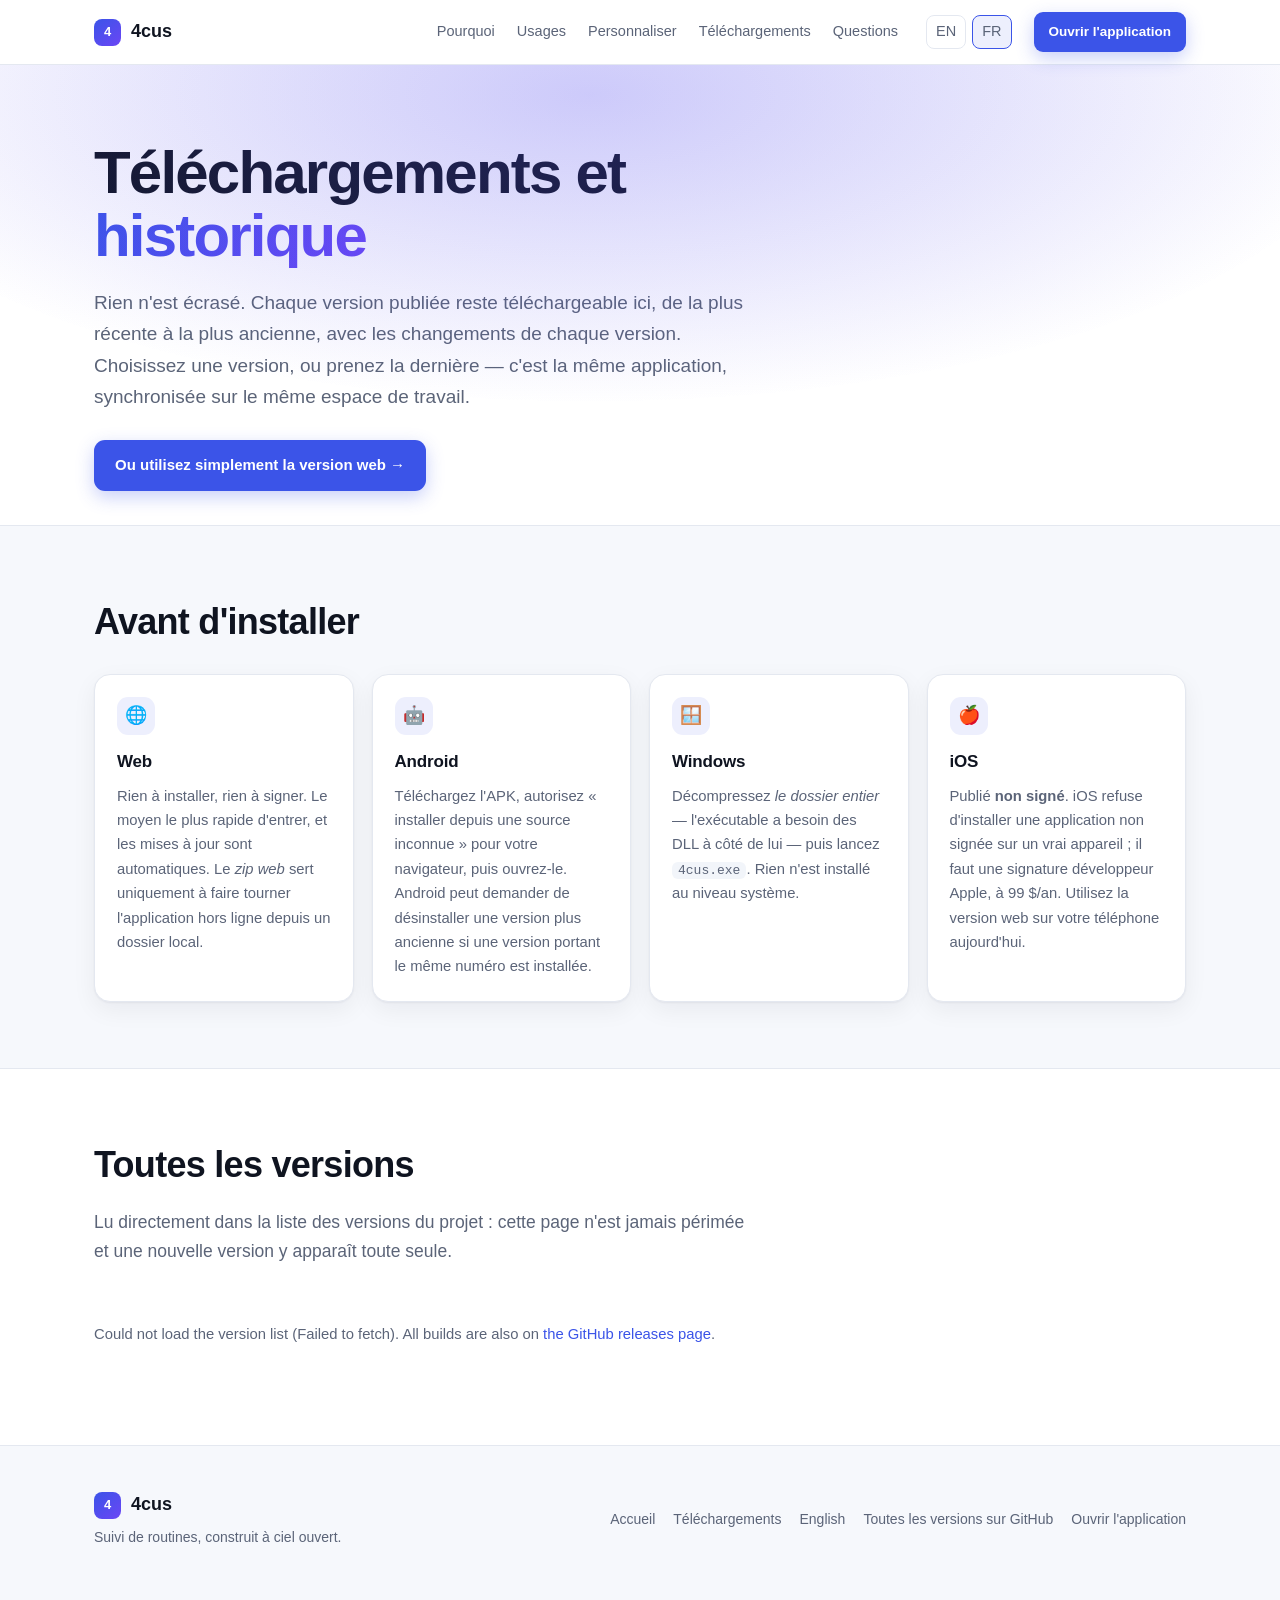
==== commit 9dc01f0f: "Drop the free promise, lead with the Google Calendar benefit Removes the 'free forever' statements e" ====
--- a/downloads-fr.html
+++ b/downloads-fr.html
@@ -88,7 +88,7 @@
   <div class="wrap row">
     <div>
       <div class="brand" style="margin-bottom:6px"><span class="mark">4</span> 4cus</div>
-      <div>Suivi de routines gratuit. Construit à ciel ouvert.</div>
+      <div>Suivi de routines, construit à ciel ouvert.</div>
     </div>
     <nav>
       <a href="fr.html">Accueil</a>
--- a/assets/site.css
+++ b/assets/site.css
@@ -255,6 +255,59 @@
 .sc-row .track i { display: block; height: 100%; background: var(--accent); }
 .sc-row .val { width: 34px; text-align: right; color: var(--muted); font-variant-numeric: tabular-nums; }
 
+/* ------------------------------------------------------------------
+   Animated product demo. A scripted replay of the real interface:
+   plan a day, run the timer, record the time, see the week add it up.
+   ------------------------------------------------------------------ */
+.demo { margin-top: 26px; }
+.demo-window { border: 1px solid var(--line); border-radius: var(--radius); overflow: hidden; box-shadow: var(--shadow-lg); background: var(--panel); }
+.demo-top { display: flex; align-items: center; gap: 10px; padding: 10px 14px; border-bottom: 1px solid var(--line); background: var(--bg-2); }
+.demo-top .dlogo { display: flex; align-items: center; gap: 7px; font-size: 12.5px; font-weight: 750; }
+.demo-top .dlogo i { width: 16px; height: 16px; border-radius: 5px; background: linear-gradient(140deg, var(--accent), var(--accent-2)); }
+.demo-top .dchip { font-size: 10.5px; color: var(--muted); border: 1px solid var(--line); border-radius: 999px; padding: 2px 9px; background: #fff; }
+.demo-top .dchip.on { color: #fff; background: var(--accent); border-color: var(--accent); }
+.demo-main { display: grid; grid-template-columns: 1fr 232px; }
+@media (max-width: 720px) { .demo-main { grid-template-columns: 1fr; } .demo-side { border-left: none !important; border-top: 1px solid var(--line); } }
+.demo-side { border-left: 1px solid var(--line); padding: 13px; background: var(--bg-2); }
+.demo-side h5 { margin: 0 0 9px; font-size: 10.5px; text-transform: uppercase; letter-spacing: .07em; color: var(--muted); }
+.demo-meter { height: 10px; border-radius: 5px; background: #e3e8f2; overflow: hidden; margin: 7px 0 14px; }
+.demo-meter i { display: block; height: 100%; width: 0; min-width: 4px; background: var(--accent); border-radius: 5px; transition: width .5s ease; }
+.demo-meter.done i { background: var(--green); }
+.demo-stat { display: flex; justify-content: space-between; font-size: 11.5px; color: var(--muted); margin-bottom: 5px; }
+.demo-stat b { color: var(--text); font-variant-numeric: tabular-nums; }
+.demo-bars { display: flex; align-items: flex-end; gap: 5px; height: 58px; margin-top: 10px; }
+.demo-bars i { flex: 1; background: var(--accent-soft); border-radius: 3px 3px 0 0; height: 12%; min-height: 6px; transition: height .45s ease; }
+.demo-bars i.hi { background: var(--accent); }
+.demo-foot { display: flex; align-items: center; gap: 12px; padding: 11px 14px; border-top: 1px solid var(--line); }
+.demo-cap { font-size: 13.5px; color: var(--text); font-weight: 600; flex: 1; }
+.demo-cap em { color: var(--muted); font-style: normal; font-weight: 500; }
+.demo-btn { border: 1px solid var(--line-2); background: #fff; border-radius: 8px; padding: 5px 11px; font-size: 12px; font-weight: 650; color: var(--text); cursor: pointer; }
+.demo-btn:hover { border-color: var(--accent); color: var(--accent); }
+.demo-celltime { font-variant-numeric: tabular-nums; color: var(--muted); }
+.demo-celltime.run { color: var(--amber); font-weight: 700; }
+.demo-row-new { animation: demoIn .45s ease both; }
+@keyframes demoIn { from { opacity: 0; transform: translateY(-4px); } to { opacity: 1; transform: none; } }
+.demo-pulse { animation: demoPulse 1.4s ease-in-out infinite; }
+@keyframes demoPulse { 0%, 100% { box-shadow: 0 0 0 0 rgba(59,84,232,.35); } 50% { box-shadow: 0 0 0 5px rgba(59,84,232,0); } }
+
+/* Google Calendar band */
+.band { display: grid; grid-template-columns: 1.05fr 1fr; gap: 40px; align-items: center; background: var(--panel); border: 1px solid var(--line); border-radius: 20px; padding: 34px; box-shadow: var(--shadow); }
+.band h3 { margin: 0 0 10px; font-size: 24px; font-weight: 800; letter-spacing: -0.015em; }
+.band p { color: var(--muted); margin: 0 0 10px; }
+.band ul { margin: 14px 0 0; padding-left: 20px; color: var(--muted); }
+.band li { margin-bottom: 7px; }
+.band li b { color: var(--text); }
+.gcal { border: 1px solid var(--line); border-radius: 14px; overflow: hidden; background: var(--bg-2); }
+.gcal .gh { display: flex; align-items: center; gap: 8px; padding: 10px 13px; border-bottom: 1px solid var(--line); background: #fff; font-size: 12.5px; font-weight: 700; }
+.gcal .gh i { width: 16px; height: 16px; border-radius: 4px; background: conic-gradient(#4285f4 0 25%, #34a853 0 50%, #fbbc04 0 75%, #ea4335 0); }
+.gcal .ge { display: flex; align-items: center; gap: 9px; padding: 9px 13px; border-bottom: 1px solid var(--line); font-size: 12.5px; background: #fff; }
+.gcal .ge:last-child { border-bottom: none; }
+.gcal .ge .bar { width: 3px; align-self: stretch; border-radius: 2px; background: var(--accent); }
+.gcal .ge b { font-weight: 650; }
+.gcal .ge span { margin-left: auto; color: var(--muted); font-variant-numeric: tabular-nums; }
+.gcal .ge.new { animation: demoIn .5s ease both; }
+@media (max-width: 900px) { .band { grid-template-columns: 1fr; gap: 24px; padding: 26px; } }
+
 /* customisable-table comparison */
 .cmp { width: 100%; border-collapse: collapse; font-size: 15px; background: var(--panel); border: 1px solid var(--line); border-radius: var(--radius); overflow: hidden; box-shadow: var(--shadow); }
 .cmp th, .cmp td { text-align: left; padding: 15px 18px; border-bottom: 1px solid var(--line); vertical-align: top; }
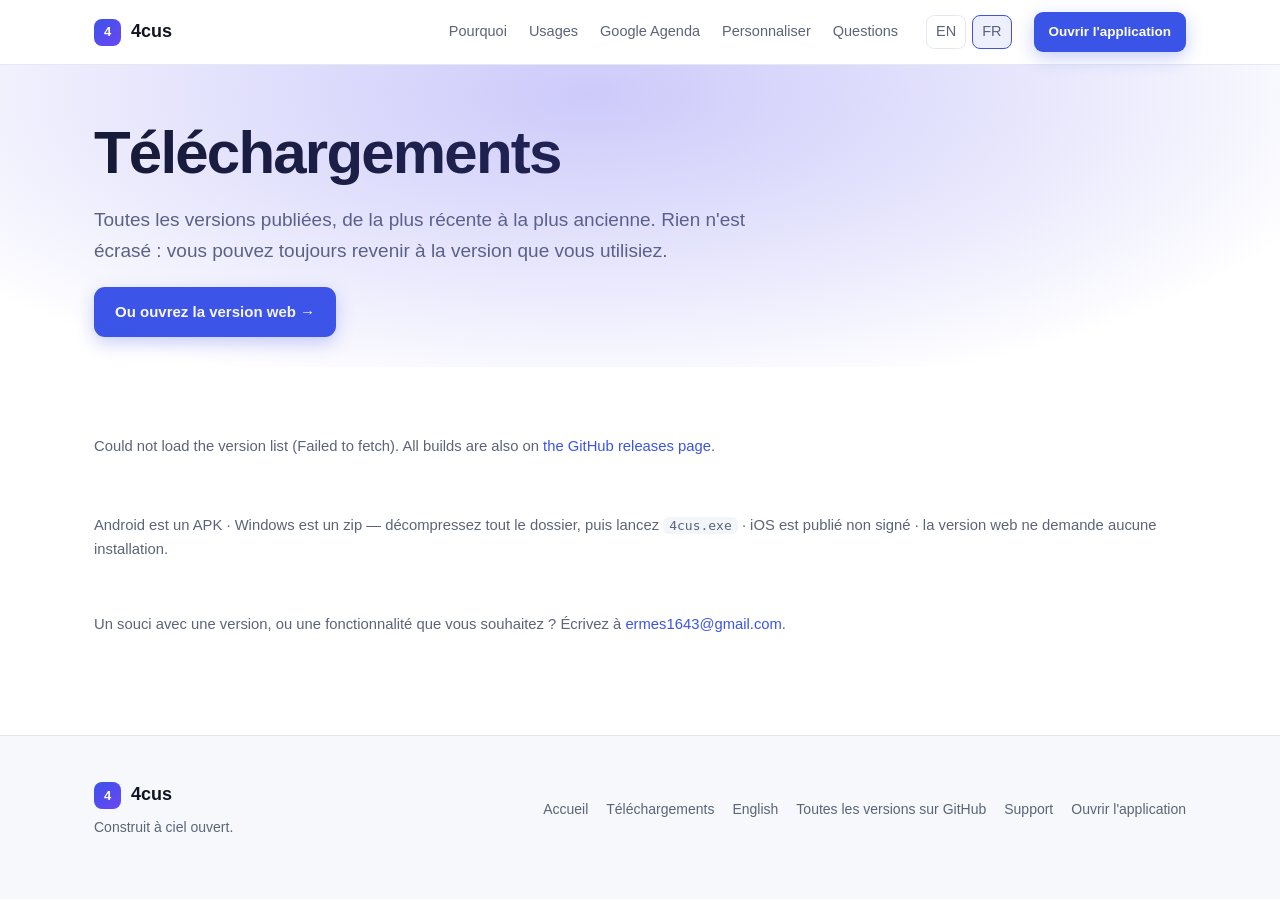
==== commit 5065401e: "Downloads page is buttons only; add the support address The four install-instruction cards and the p" ====
--- a/downloads-fr.html
+++ b/downloads-fr.html
@@ -4,8 +4,8 @@
 <meta charset="utf-8">
 <meta name="viewport" content="width=device-width, initial-scale=1">
 <title>Téléchargements — 4cus</title>
-<meta name="description" content="Toutes les versions publiées de 4cus : web, APK Android, EXE Windows et IPA iOS. Historique complet avec les changements de chaque version.">
-<link rel="icon" href="data:image/svg+xml,<svg xmlns='http://www.w3.org/2000/svg' viewBox='0 0 32 32'><rect width='32' height='32' rx='8' fill='%234F6BFF'/><text x='16' y='23' font-size='18' font-family='Arial' font-weight='bold' fill='white' text-anchor='middle'>4</text></svg>">
+<meta name="description" content="Toutes les versions publiées de 4cus : web, APK Android, EXE Windows et IPA iOS. Choisissez une version et téléchargez-la.">
+<link rel="icon" href="data:image/svg+xml,<svg xmlns='http://www.w3.org/2000/svg' viewBox='0 0 32 32'><rect width='32' height='32' rx='8' fill='%233b54e8'/><text x='16' y='23' font-size='18' font-family='Arial' font-weight='bold' fill='white' text-anchor='middle'>4</text></svg>">
 <link rel="stylesheet" href="assets/site.css">
 </head>
 <body>
@@ -16,8 +16,8 @@
     <nav>
       <a href="fr.html#pourquoi">Pourquoi</a>
       <a href="fr.html#usages">Usages</a>
+      <a href="fr.html#gcal">Google Agenda</a>
       <a href="fr.html#custom">Personnaliser</a>
-      <a href="downloads-fr.html">Téléchargements</a>
       <a href="fr.html#faq">Questions</a>
       <span class="lang">
         <a href="downloads.html">EN</a>
@@ -28,59 +28,32 @@
   </div>
 </header>
 
-<section class="hero" style="padding-bottom:34px">
+<section class="hero" style="padding:56px 0 30px">
   <div class="wrap">
-    <h1 style="max-width:24ch">Téléchargements et <em>historique</em></h1>
-    <p class="lead">
-      Rien n'est écrasé. Chaque version publiée reste téléchargeable ici, de la plus
-      récente à la plus ancienne, avec les changements de chaque version. Choisissez
-      une version, ou prenez la dernière — c'est la même application, synchronisée
-      sur le même espace de travail.
+    <h1 style="max-width:22ch">Téléchargements</h1>
+    <p class="lead" style="margin-bottom:20px">
+      Toutes les versions publiées, de la plus récente à la plus ancienne. Rien n'est
+      écrasé : vous pouvez toujours revenir à la version que vous utilisiez.
     </p>
     <div class="cta">
-      <a class="btn btn-primary" data-app-link href="#">Ou utilisez simplement la version web →</a>
+      <a class="btn btn-primary" data-app-link href="#">Ou ouvrez la version web →</a>
     </div>
   </div>
 </section>
 
-<section class="alt">
+<section style="padding-top:34px">
   <div class="wrap">
-    <h2>Avant d'installer</h2>
-    <div class="grid-4" style="margin-top:22px">
-      <div class="card">
-        <div class="ico">🌐</div>
-        <h3>Web</h3>
-        <p>Rien à installer, rien à signer. Le moyen le plus rapide d'entrer, et les mises à jour sont automatiques. Le <em>zip web</em> sert uniquement à faire tourner l'application hors ligne depuis un dossier local.</p>
-      </div>
-      <div class="card">
-        <div class="ico">🤖</div>
-        <h3>Android</h3>
-        <p>Téléchargez l'APK, autorisez « installer depuis une source inconnue » pour votre navigateur, puis ouvrez-le. Android peut demander de désinstaller une version plus ancienne si une version portant le même numéro est installée.</p>
-      </div>
-      <div class="card">
-        <div class="ico">🪟</div>
-        <h3>Windows</h3>
-        <p>Décompressez <em>le dossier entier</em> — l'exécutable a besoin des DLL à côté de lui — puis lancez <span class="mono">4cus.exe</span>. Rien n'est installé au niveau système.</p>
-      </div>
-      <div class="card">
-        <div class="ico">🍎</div>
-        <h3>iOS</h3>
-        <p>Publié <strong>non signé</strong>. iOS refuse d'installer une application non signée sur un vrai appareil ; il faut une signature développeur Apple, à 99 $/an. Utilisez la version web sur votre téléphone aujourd'hui.</p>
-      </div>
-    </div>
-  </div>
-</section>
-
-<section>
-  <div class="wrap">
-    <h2>Toutes les versions</h2>
-    <p class="sec-intro">
-      Lu directement dans la liste des versions du projet : cette page n'est jamais
-      périmée et une nouvelle version y apparaît toute seule.
-    </p>
-    <div data-releases="50">
+    <div data-releases="50" data-notes="off">
       <p class="loading">Chargement des versions…</p>
     </div>
+    <p class="empty" style="margin-top:18px">
+      Android est un APK · Windows est un zip — décompressez tout le dossier, puis lancez
+      <span class="mono">4cus.exe</span> · iOS est publié non signé · la version web ne demande aucune installation.
+    </p>
+    <p class="empty">
+      Un souci avec une version, ou une fonctionnalité que vous souhaitez ? Écrivez à
+      <a href="mailto:ermes1643@gmail.com">ermes1643@gmail.com</a>.
+    </p>
   </div>
 </section>
 
@@ -88,13 +61,14 @@
   <div class="wrap row">
     <div>
       <div class="brand" style="margin-bottom:6px"><span class="mark">4</span> 4cus</div>
-      <div>Suivi de routines, construit à ciel ouvert.</div>
+      <div>Construit à ciel ouvert.</div>
     </div>
     <nav>
       <a href="fr.html">Accueil</a>
       <a href="downloads-fr.html">Téléchargements</a>
       <a href="downloads.html">English</a>
       <a href="https://github.com/YannErmes/timetraker/releases" rel="noopener">Toutes les versions sur GitHub</a>
+      <a href="mailto:ermes1643@gmail.com">Support</a>
       <a data-app-link href="#">Ouvrir l'application</a>
     </nav>
   </div>
